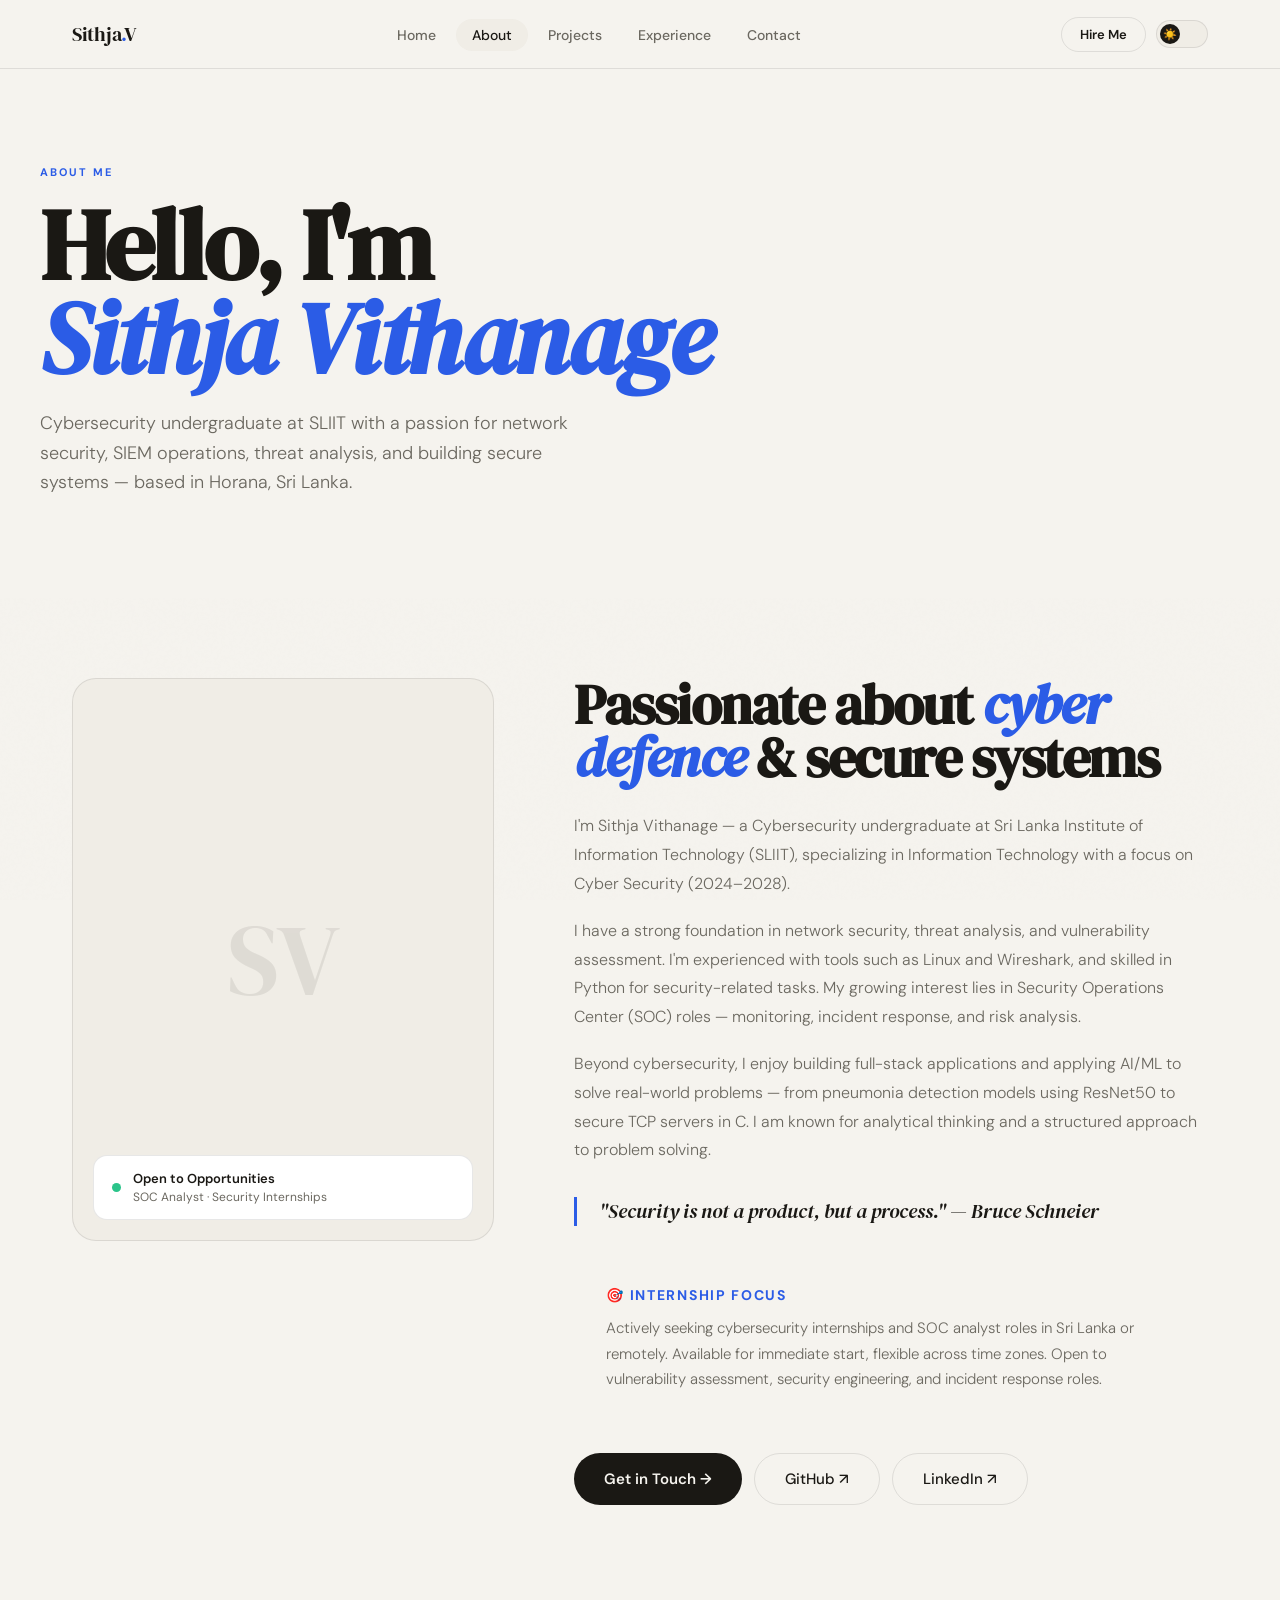
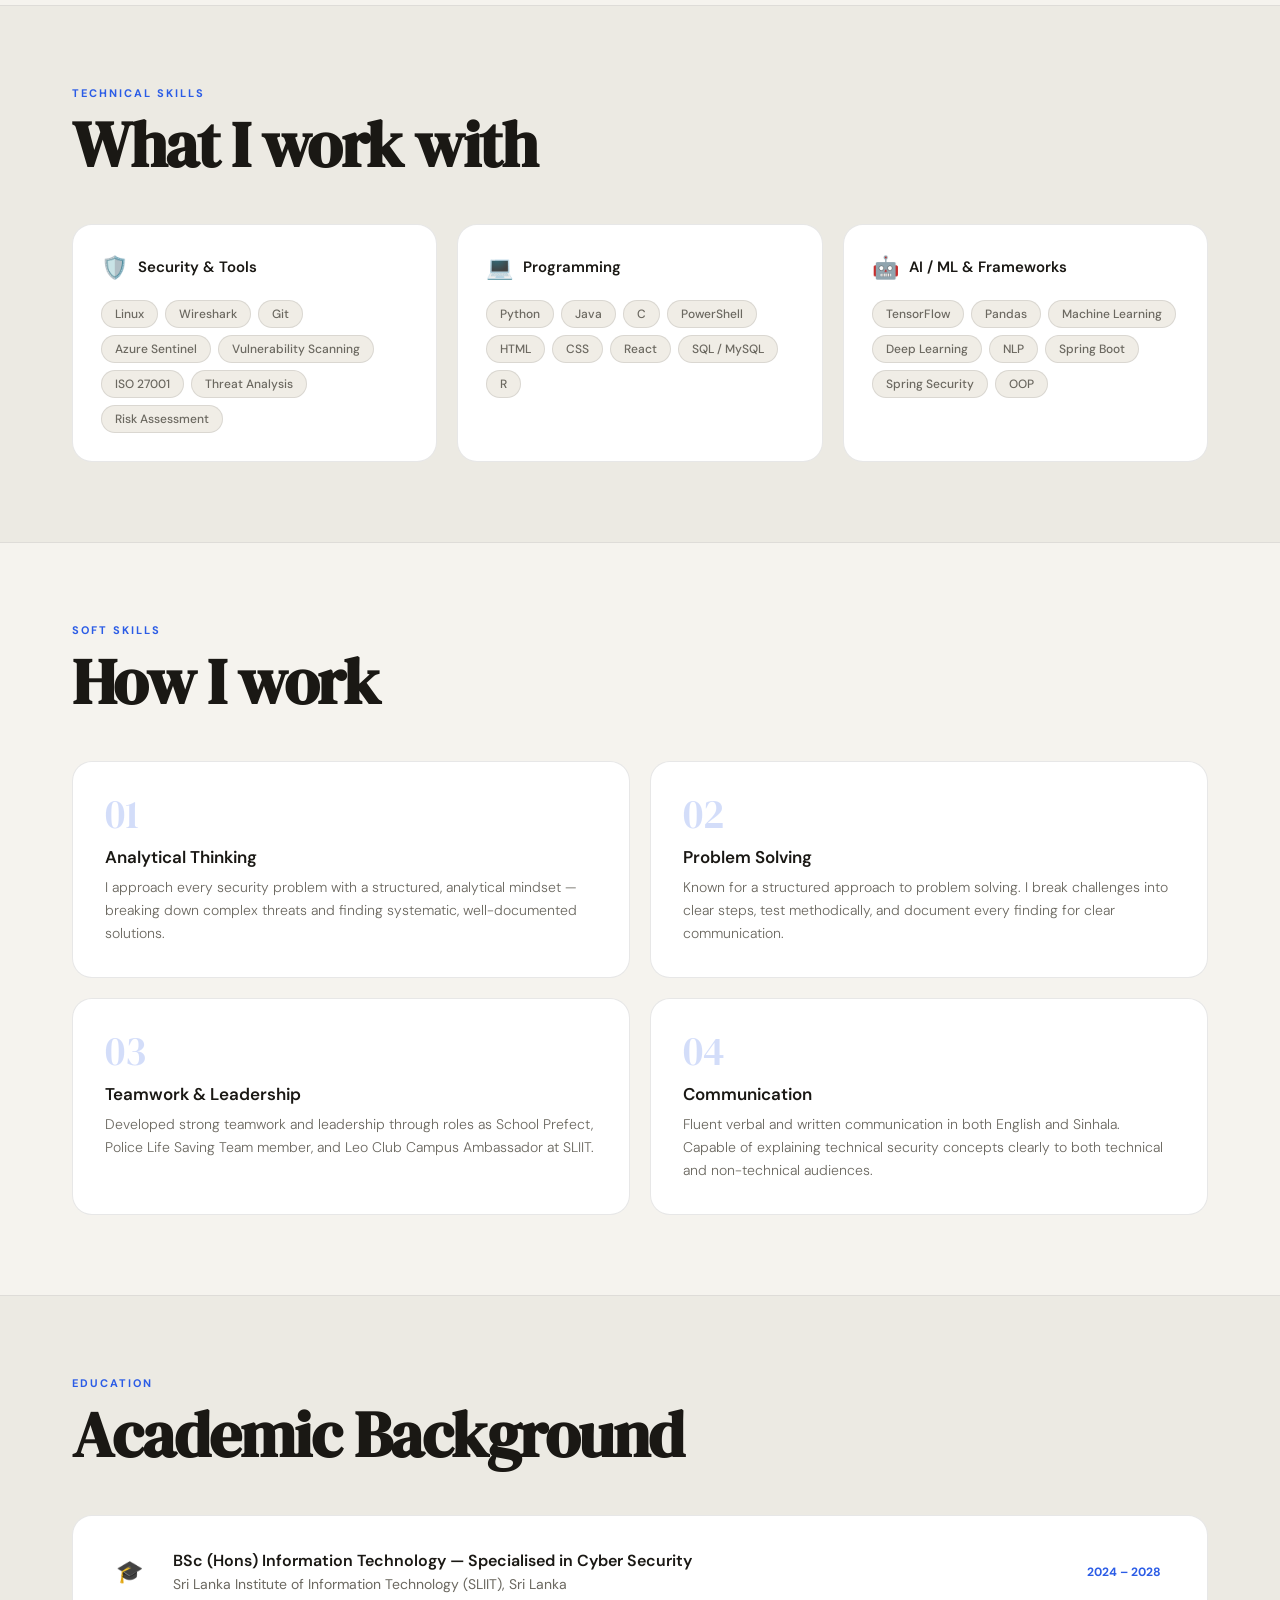
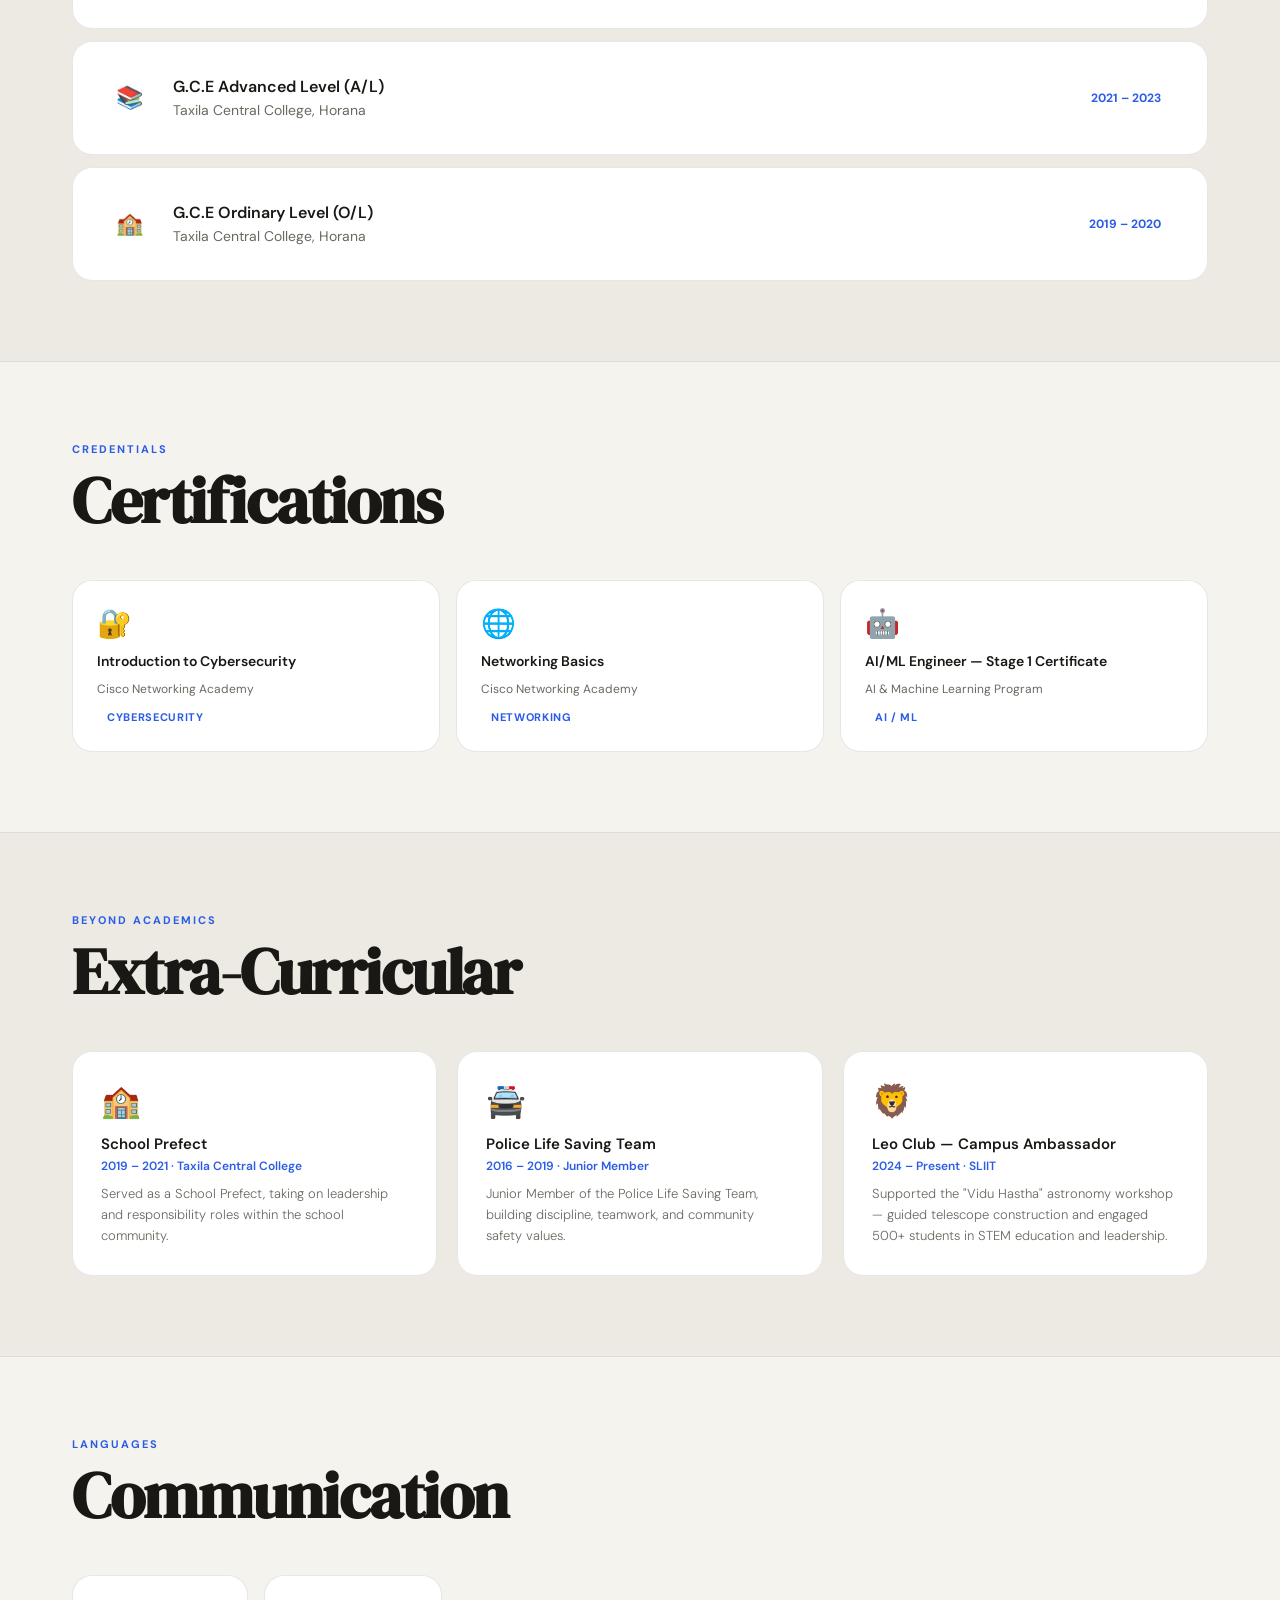
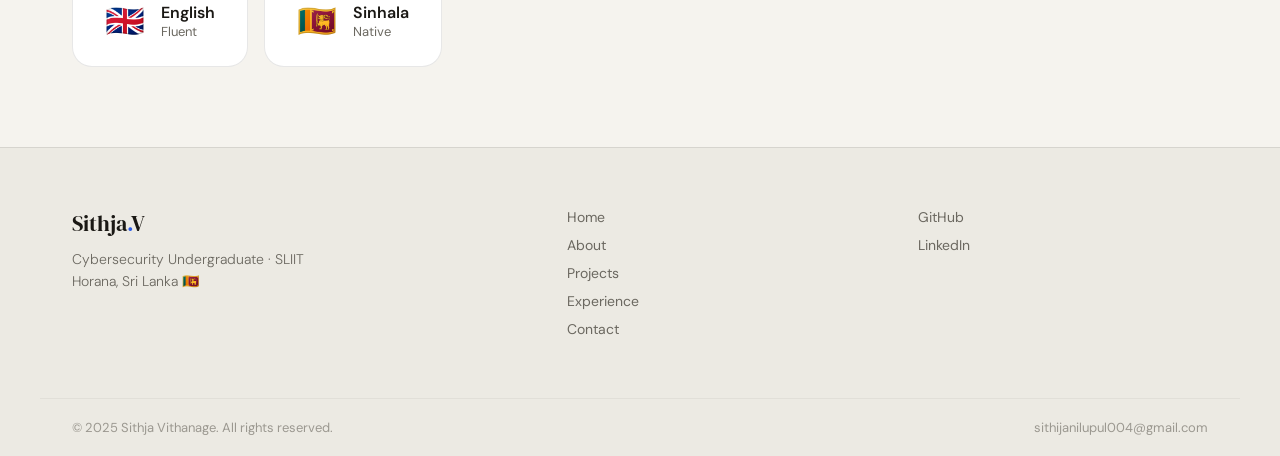
==== about.html @ 6ee67c14 "Initial portfolio upload" ====
<!DOCTYPE html>
<html lang="en" data-theme="light">
<head>
<meta charset="UTF-8">
<meta name="viewport" content="width=device-width, initial-scale=1.0">
<title>About — Sithja Vithanage</title>
<link rel="preconnect" href="https://fonts.googleapis.com">
<link href="https://fonts.googleapis.com/css2?family=DM+Serif+Display:ital@0;1&family=DM+Sans:ital,opsz,wght@0,9..40,300;0,9..40,400;0,9..40,500;0,9..40,600;1,9..40,300&display=swap" rel="stylesheet">
<link rel="stylesheet" href="shared.css">
<style>
.about-section{padding:80px 0 100px}
.about-grid{display:grid;grid-template-columns:1fr 1.5fr;gap:80px;align-items:start}
.about-left{position:sticky;top:90px}
.photo-frame{aspect-ratio:3/4;background:var(--surface2);border-radius:24px;border:1px solid var(--border);overflow:hidden;position:relative;display:flex;align-items:center;justify-content:center}
.photo-inner{font-family:'DM Serif Display',serif;font-size:100px;color:var(--text);opacity:0.08}
.photo-badge{position:absolute;bottom:20px;left:20px;right:20px;background:var(--surface);border:1px solid var(--border);border-radius:14px;padding:14px 18px;display:flex;align-items:center;gap:12px}
.badge-dot{width:9px;height:9px;border-radius:50%;background:var(--accent3);box-shadow:0 0 0 3px var(--accent3)25;flex-shrink:0;animation:pulse 2s ease infinite}
@keyframes pulse{0%,100%{box-shadow:0 0 0 3px var(--accent3)25}50%{box-shadow:0 0 0 7px var(--accent3)10}}
.badge-text{font-size:13px;font-weight:600}
.badge-sub{font-size:12px;color:var(--text-muted);margin-top:2px}
.about-right h1{font-family:'DM Serif Display',serif;font-size:clamp(36px,5vw,56px);line-height:0.95;letter-spacing:-1.5px;margin-bottom:28px}
.about-right h1 em{font-style:italic;color:var(--accent)}
.about-body{font-size:16px;color:var(--text-muted);line-height:1.8;font-weight:300;margin-bottom:18px}
.about-quote{border-left:3px solid var(--accent);padding-left:22px;margin:32px 0;font-family:'DM Serif Display',serif;font-size:20px;font-style:italic;color:var(--text);line-height:1.45}
.about-links{display:flex;gap:12px;margin-top:32px;flex-wrap:wrap}

/* INTERNSHIP FOCUS BOX */
.focus-box{background:var(--accent)08;border:1px solid var(--accent)30;border-radius:var(--radius);padding:28px 32px;margin-top:32px}
.focus-title{font-weight:700;font-size:14px;color:var(--accent);text-transform:uppercase;letter-spacing:0.12em;margin-bottom:12px}
.focus-text{font-size:15px;color:var(--text-muted);line-height:1.7;font-weight:300}

/* SKILLS */
.skills-section{padding:80px 0;background:var(--bg2)}
.skills-grid{display:grid;grid-template-columns:repeat(3,1fr);gap:20px;margin-top:48px}
.skill-cat{background:var(--surface);border:1px solid var(--border);border-radius:var(--radius);padding:28px}
.skill-cat-head{display:flex;align-items:center;gap:10px;margin-bottom:18px}
.skill-cat-icon{font-size:22px}
.skill-cat-title{font-weight:600;font-size:15px}
.skill-pills{display:flex;flex-wrap:wrap;gap:7px}
.skill-pill{background:var(--surface2);border:1px solid var(--border);border-radius:100px;padding:5px 13px;font-size:12px;font-weight:500;color:var(--text-muted);transition:border-color 0.2s,color 0.2s,transform 0.2s;cursor:default}
.skill-pill:hover{border-color:var(--accent);color:var(--accent);transform:translateY(-2px)}

/* SOFT SKILLS */
.soft-section{padding:80px 0}
.soft-grid{display:grid;grid-template-columns:repeat(2,1fr);gap:20px;margin-top:48px}
.soft-card{background:var(--surface);border:1px solid var(--border);border-radius:var(--radius);padding:32px;transition:transform 0.3s,border-color 0.3s}
.soft-card:hover{transform:translateY(-4px);border-color:var(--accent)40}
.soft-num{font-family:'DM Serif Display',serif;font-size:40px;color:var(--accent);opacity:0.2;line-height:1;margin-bottom:12px}
.soft-title{font-weight:600;font-size:17px;margin-bottom:8px}
.soft-desc{font-size:14px;color:var(--text-muted);line-height:1.65;font-weight:300}

/* EDUCATION */
.edu-section{padding:80px 0;background:var(--bg2)}
.edu-list{display:flex;flex-direction:column;gap:12px;margin-top:48px}
.edu-card{background:var(--surface);border:1px solid var(--border);border-radius:var(--radius);padding:32px;display:grid;grid-template-columns:auto 1fr auto;gap:20px;align-items:center;transition:transform 0.2s,border-color 0.2s}
.edu-card:hover{transform:translateX(6px);border-color:var(--accent)40}
.edu-icon{width:48px;height:48px;border-radius:12px;background:var(--accent)12;display:flex;align-items:center;justify-content:center;font-size:22px;flex-shrink:0}
.edu-degree{font-weight:600;font-size:16px;margin-bottom:4px}
.edu-school{font-size:14px;color:var(--text-muted)}
.edu-year{font-size:12px;font-weight:700;color:var(--accent);background:var(--accent)12;padding:5px 14px;border-radius:100px;white-space:nowrap}

/* CERTS */
.cert-section{padding:80px 0}
.cert-grid{display:grid;grid-template-columns:repeat(3,1fr);gap:16px;margin-top:48px}
.cert-card{background:var(--surface);border:1px solid var(--border);border-radius:var(--radius);padding:24px;display:flex;flex-direction:column;gap:10px;transition:transform 0.3s}
.cert-card:hover{transform:translateY(-4px)}
.cert-icon{font-size:28px}
.cert-name{font-weight:600;font-size:14px;line-height:1.4}
.cert-issuer{font-size:12px;color:var(--text-muted)}
.cert-badge{font-size:11px;font-weight:700;color:var(--accent);background:var(--accent)12;padding:3px 10px;border-radius:100px;width:fit-content;text-transform:uppercase;letter-spacing:0.06em}

/* EXTRA */
.extra-section{padding:80px 0;background:var(--bg2)}
.extra-grid{display:grid;grid-template-columns:repeat(3,1fr);gap:20px;margin-top:48px}
.extra-card{background:var(--surface);border:1px solid var(--border);border-radius:var(--radius);padding:28px;transition:transform 0.3s}
.extra-card:hover{transform:translateY(-4px)}
.extra-emoji{font-size:32px;margin-bottom:12px}
.extra-title{font-weight:600;font-size:15px;margin-bottom:4px}
.extra-period{font-size:12px;color:var(--accent);font-weight:600;margin-bottom:10px}
.extra-desc{font-size:13px;color:var(--text-muted);line-height:1.6;font-weight:300}

/* LANGUAGES */
.lang-section{padding:80px 0}
.lang-grid{display:flex;gap:16px;flex-wrap:wrap;margin-top:48px}
.lang-card{background:var(--surface);border:1px solid var(--border);border-radius:var(--radius);padding:24px 32px;display:flex;align-items:center;gap:16px;transition:transform 0.2s}
.lang-card:hover{transform:translateY(-3px)}
.lang-flag{font-size:32px}
.lang-name{font-weight:600;font-size:16px}
.lang-level{font-size:13px;color:var(--text-muted)}

@media(max-width:900px){
  .about-grid{grid-template-columns:1fr;gap:48px}
  .about-left{position:static}
  .skills-grid{grid-template-columns:1fr}
  .soft-grid{grid-template-columns:1fr}
  .cert-grid{grid-template-columns:1fr 1fr}
  .extra-grid{grid-template-columns:1fr 1fr}
  .edu-card{grid-template-columns:1fr;gap:12px}
}
@media(max-width:600px){
  .cert-grid,.extra-grid{grid-template-columns:1fr}
}
</style>
</head>
<body>
<nav>
  <div class="nav-inner">
    <a href="index.html" class="nav-logo">Sithja<span>.</span>V</a>
    <ul class="nav-links">
      <li><a href="index.html">Home</a></li>
      <li><a href="about.html" class="active">About</a></li>
      <li><a href="work.html">Projects</a></li>
      <li><a href="experience.html">Experience</a></li>
      <li><a href="contact.html">Contact</a></li>
    </ul>
    <div class="nav-right">
      <a href="contact.html" class="btn-nav">Hire Me</a>
      <button class="theme-toggle" id="themeToggle" aria-label="Toggle theme">
        <div class="toggle-thumb"><span id="toggleIcon">☀️</span></div>
      </button>
    </div>
  </div>
</nav>

<div class="page-hero">
  <div class="page-hero-orb page-hero-orb1"></div>
  <div class="page-hero-orb page-hero-orb2"></div>
  <div class="page-hero-content">
    <span class="page-hero-tag">About Me</span>
    <h1 class="page-hero-title">Hello, I'm<br><em>Sithja Vithanage</em></h1>
    <p class="page-hero-sub">Cybersecurity undergraduate at SLIIT with a passion for network security, SIEM operations, threat analysis, and building secure systems — based in Horana, Sri Lanka.</p>
  </div>
</div>

<section class="about-section">
  <div class="container">
    <div class="about-grid">
      <div class="about-left reveal">
        <div class="photo-frame">
          <div class="photo-inner">SV</div>
          <div class="photo-badge">
            <div class="badge-dot"></div>
            <div>
              <div class="badge-text">Open to Opportunities</div>
              <div class="badge-sub">SOC Analyst · Security Internships</div>
            </div>
          </div>
        </div>
      </div>
      <div class="about-right reveal reveal-d1">
        <h1>Passionate about <em>cyber defence</em> & secure systems</h1>
        <p class="about-body">I'm Sithja Vithanage — a Cybersecurity undergraduate at Sri Lanka Institute of Information Technology (SLIIT), specializing in Information Technology with a focus on Cyber Security (2024–2028).</p>
        <p class="about-body">I have a strong foundation in network security, threat analysis, and vulnerability assessment. I'm experienced with tools such as Linux and Wireshark, and skilled in Python for security-related tasks. My growing interest lies in Security Operations Center (SOC) roles — monitoring, incident response, and risk analysis.</p>
        <p class="about-body">Beyond cybersecurity, I enjoy building full-stack applications and applying AI/ML to solve real-world problems — from pneumonia detection models using ResNet50 to secure TCP servers in C. I am known for analytical thinking and a structured approach to problem solving.</p>
        <blockquote class="about-quote">"Security is not a product, but a process." — Bruce Schneier</blockquote>

        <div class="focus-box">
          <div class="focus-title">🎯 Internship Focus</div>
          <p class="focus-text">Actively seeking cybersecurity internships and SOC analyst roles in Sri Lanka or remotely. Available for immediate start, flexible across time zones. Open to vulnerability assessment, security engineering, and incident response roles.</p>
        </div>

        <div class="about-links">
          <a href="contact.html" class="btn-primary">Get in Touch →</a>
          <a href="https://github.com/sithija-vithanage" target="_blank" class="btn-secondary">GitHub ↗</a>
          <a href="https://linkedin.com/in/sithija-vithanage" target="_blank" class="btn-secondary">LinkedIn ↗</a>
        </div>
      </div>
    </div>
  </div>
</section>

<div class="divider"></div>

<section class="skills-section">
  <div class="container">
    <div class="reveal">
      <div class="section-label">Technical Skills</div>
      <h2 class="section-title">What I work with</h2>
    </div>
    <div class="skills-grid">
      <div class="skill-cat reveal">
        <div class="skill-cat-head"><span class="skill-cat-icon">🛡️</span><span class="skill-cat-title">Security & Tools</span></div>
        <div class="skill-pills">
          <span class="skill-pill">Linux</span><span class="skill-pill">Wireshark</span><span class="skill-pill">Git</span>
          <span class="skill-pill">Azure Sentinel</span><span class="skill-pill">Vulnerability Scanning</span>
          <span class="skill-pill">ISO 27001</span><span class="skill-pill">Threat Analysis</span><span class="skill-pill">Risk Assessment</span>
        </div>
      </div>
      <div class="skill-cat reveal reveal-d1">
        <div class="skill-cat-head"><span class="skill-cat-icon">💻</span><span class="skill-cat-title">Programming</span></div>
        <div class="skill-pills">
          <span class="skill-pill">Python</span><span class="skill-pill">Java</span><span class="skill-pill">C</span>
          <span class="skill-pill">PowerShell</span><span class="skill-pill">HTML</span><span class="skill-pill">CSS</span>
          <span class="skill-pill">React</span><span class="skill-pill">SQL / MySQL</span><span class="skill-pill">R</span>
        </div>
      </div>
      <div class="skill-cat reveal reveal-d2">
        <div class="skill-cat-head"><span class="skill-cat-icon">🤖</span><span class="skill-cat-title">AI / ML & Frameworks</span></div>
        <div class="skill-pills">
          <span class="skill-pill">TensorFlow</span><span class="skill-pill">Pandas</span><span class="skill-pill">Machine Learning</span>
          <span class="skill-pill">Deep Learning</span><span class="skill-pill">NLP</span>
          <span class="skill-pill">Spring Boot</span><span class="skill-pill">Spring Security</span><span class="skill-pill">OOP</span>
        </div>
      </div>
    </div>
  </div>
</section>

<div class="divider"></div>

<section class="soft-section">
  <div class="container">
    <div class="reveal">
      <div class="section-label">Soft Skills</div>
      <h2 class="section-title">How I work</h2>
    </div>
    <div class="soft-grid">
      <div class="soft-card reveal">
        <div class="soft-num">01</div>
        <div class="soft-title">Analytical Thinking</div>
        <p class="soft-desc">I approach every security problem with a structured, analytical mindset — breaking down complex threats and finding systematic, well-documented solutions.</p>
      </div>
      <div class="soft-card reveal reveal-d1">
        <div class="soft-num">02</div>
        <div class="soft-title">Problem Solving</div>
        <p class="soft-desc">Known for a structured approach to problem solving. I break challenges into clear steps, test methodically, and document every finding for clear communication.</p>
      </div>
      <div class="soft-card reveal reveal-d2">
        <div class="soft-num">03</div>
        <div class="soft-title">Teamwork & Leadership</div>
        <p class="soft-desc">Developed strong teamwork and leadership through roles as School Prefect, Police Life Saving Team member, and Leo Club Campus Ambassador at SLIIT.</p>
      </div>
      <div class="soft-card reveal reveal-d3">
        <div class="soft-num">04</div>
        <div class="soft-title">Communication</div>
        <p class="soft-desc">Fluent verbal and written communication in both English and Sinhala. Capable of explaining technical security concepts clearly to both technical and non-technical audiences.</p>
      </div>
    </div>
  </div>
</section>

<div class="divider"></div>

<section class="edu-section">
  <div class="container">
    <div class="reveal">
      <div class="section-label">Education</div>
      <h2 class="section-title">Academic Background</h2>
    </div>
    <div class="edu-list">
      <div class="edu-card reveal">
        <div class="edu-icon">🎓</div>
        <div>
          <div class="edu-degree">BSc (Hons) Information Technology — Specialised in Cyber Security</div>
          <div class="edu-school">Sri Lanka Institute of Information Technology (SLIIT), Sri Lanka</div>
        </div>
        <span class="edu-year">2024 – 2028</span>
      </div>
      <div class="edu-card reveal reveal-d1">
        <div class="edu-icon">📚</div>
        <div>
          <div class="edu-degree">G.C.E Advanced Level (A/L)</div>
          <div class="edu-school">Taxila Central College, Horana</div>
        </div>
        <span class="edu-year">2021 – 2023</span>
      </div>
      <div class="edu-card reveal reveal-d2">
        <div class="edu-icon">🏫</div>
        <div>
          <div class="edu-degree">G.C.E Ordinary Level (O/L)</div>
          <div class="edu-school">Taxila Central College, Horana</div>
        </div>
        <span class="edu-year">2019 – 2020</span>
      </div>
    </div>
  </div>
</section>

<div class="divider"></div>

<section class="cert-section">
  <div class="container">
    <div class="reveal">
      <div class="section-label">Credentials</div>
      <h2 class="section-title">Certifications</h2>
    </div>
    <div class="cert-grid">
      <div class="cert-card reveal">
        <div class="cert-icon">🔐</div>
        <div class="cert-name">Introduction to Cybersecurity</div>
        <div class="cert-issuer">Cisco Networking Academy</div>
        <div class="cert-badge">Cybersecurity</div>
      </div>
      <div class="cert-card reveal reveal-d1">
        <div class="cert-icon">🌐</div>
        <div class="cert-name">Networking Basics</div>
        <div class="cert-issuer">Cisco Networking Academy</div>
        <div class="cert-badge">Networking</div>
      </div>
      <div class="cert-card reveal reveal-d2">
        <div class="cert-icon">🤖</div>
        <div class="cert-name">AI/ML Engineer — Stage 1 Certificate</div>
        <div class="cert-issuer">AI & Machine Learning Program</div>
        <div class="cert-badge">AI / ML</div>
      </div>
    </div>
  </div>
</section>

<div class="divider"></div>

<section class="extra-section">
  <div class="container">
    <div class="reveal">
      <div class="section-label">Beyond Academics</div>
      <h2 class="section-title">Extra-Curricular</h2>
    </div>
    <div class="extra-grid">
      <div class="extra-card reveal">
        <div class="extra-emoji">🏫</div>
        <div class="extra-title">School Prefect</div>
        <div class="extra-period">2019 – 2021 · Taxila Central College</div>
        <p class="extra-desc">Served as a School Prefect, taking on leadership and responsibility roles within the school community.</p>
      </div>
      <div class="extra-card reveal reveal-d1">
        <div class="extra-emoji">🚔</div>
        <div class="extra-title">Police Life Saving Team</div>
        <div class="extra-period">2016 – 2019 · Junior Member</div>
        <p class="extra-desc">Junior Member of the Police Life Saving Team, building discipline, teamwork, and community safety values.</p>
      </div>
      <div class="extra-card reveal reveal-d2">
        <div class="extra-emoji">🦁</div>
        <div class="extra-title">Leo Club — Campus Ambassador</div>
        <div class="extra-period">2024 – Present · SLIIT</div>
        <p class="extra-desc">Supported the "Vidu Hastha" astronomy workshop — guided telescope construction and engaged 500+ students in STEM education and leadership.</p>
      </div>
    </div>
  </div>
</section>

<div class="divider"></div>

<section class="lang-section">
  <div class="container">
    <div class="reveal">
      <div class="section-label">Languages</div>
      <h2 class="section-title">Communication</h2>
    </div>
    <div class="lang-grid">
      <div class="lang-card reveal">
        <div class="lang-flag">🇬🇧</div>
        <div><div class="lang-name">English</div><div class="lang-level">Fluent</div></div>
      </div>
      <div class="lang-card reveal reveal-d1">
        <div class="lang-flag">🇱🇰</div>
        <div><div class="lang-name">Sinhala</div><div class="lang-level">Native</div></div>
      </div>
    </div>
  </div>
</section>

<footer>
  <div class="footer-inner container">
    <div class="footer-left">
      <span class="footer-logo">Sithja<span>.</span>V</span>
      <p>Cybersecurity Undergraduate · SLIIT<br>Horana, Sri Lanka 🇱🇰</p>
    </div>
    <div class="footer-links">
      <a href="index.html">Home</a><a href="about.html">About</a>
      <a href="work.html">Projects</a><a href="experience.html">Experience</a><a href="contact.html">Contact</a>
    </div>
    <div class="footer-social">
      <a href="https://github.com/sithija-vithanage" target="_blank">GitHub</a>
      <a href="https://linkedin.com/in/sithija-vithanage" target="_blank">LinkedIn</a>
    </div>
  </div>
  <div class="footer-bottom container">
    <span>© 2025 Sithja Vithanage. All rights reserved.</span>
    <span>sithijanilupul004@gmail.com</span>
  </div>
</footer>
<script src="shared.js"></script>
</body>
</html>
---- shared.css ----
/* ═══════════════════════════════════════
   SHARED.CSS — Sithja Vithanage Portfolio
   ═══════════════════════════════════════ */
:root {
  --bg: #F5F3EE; --bg2: #ECEAE3; --surface: #FFFFFF; --surface2: #F0EDE6;
  --text: #1A1814; --text-muted: #6B6860; --text-subtle: #9B9890;
  --accent: #2B5CE6; --accent2: #E6402B; --accent3: #2BC48A;
  --border: rgba(26,24,20,0.10); --border2: rgba(26,24,20,0.05);
  --shadow: 0 2px 24px rgba(26,24,20,0.08); --shadow-lg: 0 12px 48px rgba(26,24,20,0.14);
  --radius: 20px; --radius-sm: 10px; --nav-bg: rgba(245,243,238,0.88);
}
[data-theme="dark"] {
  --bg: #0E0D0B; --bg2: #161512; --surface: #1C1A17; --surface2: #252320;
  --text: #F0EDE6; --text-muted: #9B9890; --text-subtle: #6B6860;
  --accent: #5B82FF; --accent2: #FF6B52; --accent3: #4AE6A0;
  --border: rgba(240,237,230,0.10); --border2: rgba(240,237,230,0.05);
  --shadow: 0 2px 24px rgba(0,0,0,0.30); --shadow-lg: 0 12px 48px rgba(0,0,0,0.45);
  --nav-bg: rgba(14,13,11,0.88);
}
*,*::before,*::after{box-sizing:border-box;margin:0;padding:0}
html{scroll-behavior:smooth}
body{font-family:'DM Sans',sans-serif;background:var(--bg);color:var(--text);min-height:100vh;overflow-x:hidden;transition:background 0.4s ease,color 0.4s ease}
body::before{content:'';position:fixed;inset:0;background-image:url("data:image/svg+xml,%3Csvg viewBox='0 0 256 256' xmlns='http://www.w3.org/2000/svg'%3E%3Cfilter id='n'%3E%3CfeTurbulence type='fractalNoise' baseFrequency='0.9' numOctaves='4' stitchTiles='stitch'/%3E%3C/filter%3E%3Crect width='100%25' height='100%25' filter='url(%23n)' opacity='0.03'/%3E%3C/svg%3E");pointer-events:none;z-index:0;opacity:0.35}

/* NAV */
nav{position:fixed;top:0;left:0;right:0;z-index:100;background:var(--nav-bg);backdrop-filter:blur(24px);-webkit-backdrop-filter:blur(24px);border-bottom:1px solid var(--border);transition:background 0.4s}
.nav-inner{max-width:1200px;margin:0 auto;padding:0 32px;height:68px;display:flex;align-items:center;justify-content:space-between}
.nav-logo{font-family:'DM Serif Display',serif;font-size:20px;color:var(--text);text-decoration:none;letter-spacing:-0.3px}
.nav-logo span{color:var(--accent)}
.nav-links{display:flex;align-items:center;gap:4px;list-style:none}
.nav-links a{font-size:14px;font-weight:500;color:var(--text-muted);text-decoration:none;padding:7px 16px;border-radius:100px;transition:color 0.2s,background 0.2s}
.nav-links a:hover,.nav-links a.active{color:var(--text);background:var(--surface2)}
.nav-right{display:flex;align-items:center;gap:10px}
.btn-nav{font-size:13px;font-weight:600;color:var(--text);text-decoration:none;border:1px solid var(--border);border-radius:100px;padding:8px 18px;transition:background 0.2s,border-color 0.2s}
.btn-nav:hover{background:var(--surface);border-color:var(--accent)}

/* THEME TOGGLE */
.theme-toggle{width:52px;height:28px;background:var(--surface2);border:1px solid var(--border);border-radius:100px;cursor:pointer;position:relative;transition:background 0.3s,border-color 0.3s;flex-shrink:0}
.theme-toggle:hover{border-color:var(--accent)}
.toggle-thumb{position:absolute;top:3px;left:3px;width:20px;height:20px;background:var(--text);border-radius:50%;transition:transform 0.35s cubic-bezier(0.34,1.56,0.64,1);display:flex;align-items:center;justify-content:center;font-size:11px}
[data-theme="dark"] .toggle-thumb{transform:translateX(24px)}

/* LAYOUT */
.container{max-width:1200px;margin:0 auto;padding:0 32px;position:relative;z-index:1}
.section-label{font-size:11px;font-weight:700;letter-spacing:0.18em;text-transform:uppercase;color:var(--accent);margin-bottom:14px}
.section-title{font-family:'DM Serif Display',serif;font-size:clamp(36px,5vw,64px);letter-spacing:-1.5px;line-height:0.97;color:var(--text);margin-bottom:16px}
.section-desc{font-size:17px;color:var(--text-muted);max-width:540px;line-height:1.65;font-weight:300}

/* BUTTONS */
.btn-primary{display:inline-flex;align-items:center;gap:8px;background:var(--text);color:var(--bg);border:none;border-radius:100px;padding:15px 30px;font-size:15px;font-weight:600;font-family:'DM Sans',sans-serif;text-decoration:none;cursor:pointer;transition:transform 0.25s,box-shadow 0.25s}
.btn-primary:hover{transform:translateY(-2px);box-shadow:var(--shadow-lg)}
.btn-secondary{display:inline-flex;align-items:center;gap:8px;background:transparent;color:var(--text);border:1px solid var(--border);border-radius:100px;padding:15px 30px;font-size:15px;font-weight:500;font-family:'DM Sans',sans-serif;text-decoration:none;cursor:pointer;transition:transform 0.25s,background 0.2s,border-color 0.2s}
.btn-secondary:hover{background:var(--surface);border-color:var(--accent);transform:translateY(-2px)}
.btn-cta-primary{display:inline-flex;align-items:center;gap:8px;background:white;color:#0E0D0B;border:none;border-radius:100px;padding:16px 32px;font-size:15px;font-weight:700;font-family:'DM Sans',sans-serif;text-decoration:none;cursor:pointer;transition:transform 0.2s,box-shadow 0.2s}
[data-theme="dark"] .btn-cta-primary{background:var(--accent);color:white}
.btn-cta-primary:hover{transform:translateY(-2px);box-shadow:0 8px 32px rgba(255,255,255,0.2)}
.btn-cta-secondary{display:inline-flex;align-items:center;gap:8px;background:transparent;color:rgba(255,255,255,0.8);border:1px solid rgba(255,255,255,0.25);border-radius:100px;padding:16px 32px;font-size:15px;font-weight:500;font-family:'DM Sans',sans-serif;text-decoration:none;cursor:pointer;transition:background 0.2s}
[data-theme="dark"] .btn-cta-secondary{color:var(--text-muted);border-color:var(--border)}
.btn-cta-secondary:hover{background:rgba(255,255,255,0.1)}

/* PAGE HERO */
.page-hero{padding:160px 32px 100px;background:var(--bg);position:relative;overflow:hidden}
.page-hero-orb{position:absolute;border-radius:50%;filter:blur(100px);pointer-events:none}
.page-hero-orb1{width:400px;height:400px;background:var(--accent)15;right:-80px;top:0}
.page-hero-orb2{width:280px;height:280px;background:var(--accent3)12;left:10%;bottom:0}
.page-hero-content{max-width:1200px;margin:0 auto;position:relative;z-index:1}
.page-hero-tag{display:inline-block;font-size:11px;font-weight:700;letter-spacing:0.18em;text-transform:uppercase;color:var(--accent);margin-bottom:20px}
.page-hero-title{font-family:'DM Serif Display',serif;font-size:clamp(52px,8vw,100px);line-height:0.93;letter-spacing:-2.5px;color:var(--text);margin-bottom:24px;animation:fadeUp 0.8s ease both}
.page-hero-title em{font-style:italic;color:var(--accent)}
.page-hero-sub{font-size:18px;color:var(--text-muted);max-width:560px;line-height:1.65;font-weight:300;animation:fadeUp 0.8s ease 0.1s both}

/* FOOTER */
footer{background:var(--bg2);border-top:1px solid var(--border);position:relative;z-index:1}
.footer-inner{display:grid;grid-template-columns:1.5fr 1fr 1fr;gap:60px;padding-top:60px;padding-bottom:60px;border-bottom:1px solid var(--border2)}
.footer-logo{font-family:'DM Serif Display',serif;font-size:22px;display:block;margin-bottom:10px}
.footer-logo span{color:var(--accent)}
.footer-left p{font-size:14px;color:var(--text-muted);line-height:1.6;font-weight:300}
.footer-links,.footer-social{display:flex;flex-direction:column;gap:10px}
.footer-links a,.footer-social a{font-size:14px;color:var(--text-muted);text-decoration:none;transition:color 0.2s;width:fit-content}
.footer-links a:hover,.footer-social a:hover{color:var(--accent)}
.footer-bottom{display:flex;align-items:center;justify-content:space-between;padding-top:20px;padding-bottom:20px;font-size:13px;color:var(--text-subtle)}

/* SCROLL REVEAL */
.reveal{opacity:0;transform:translateY(28px);transition:opacity 0.7s ease,transform 0.7s ease}
.reveal.visible{opacity:1;transform:none}
.reveal-d1{transition-delay:0.1s}.reveal-d2{transition-delay:0.2s}.reveal-d3{transition-delay:0.3s}

@keyframes fadeUp{from{opacity:0;transform:translateY(24px)}to{opacity:1;transform:translateY(0)}}
.divider{height:1px;background:var(--border);position:relative;z-index:1}

@media(max-width:900px){
  .nav-links{display:none}
  .footer-inner{grid-template-columns:1fr 1fr;gap:40px}
  .footer-bottom{flex-direction:column;gap:8px;text-align:center}
  .page-hero{padding:130px 20px 80px}
  .container{padding:0 20px}
}
@media(max-width:600px){
  .footer-inner{grid-template-columns:1fr;gap:32px}
  .btn-primary,.btn-secondary{padding:13px 24px;font-size:14px}
}
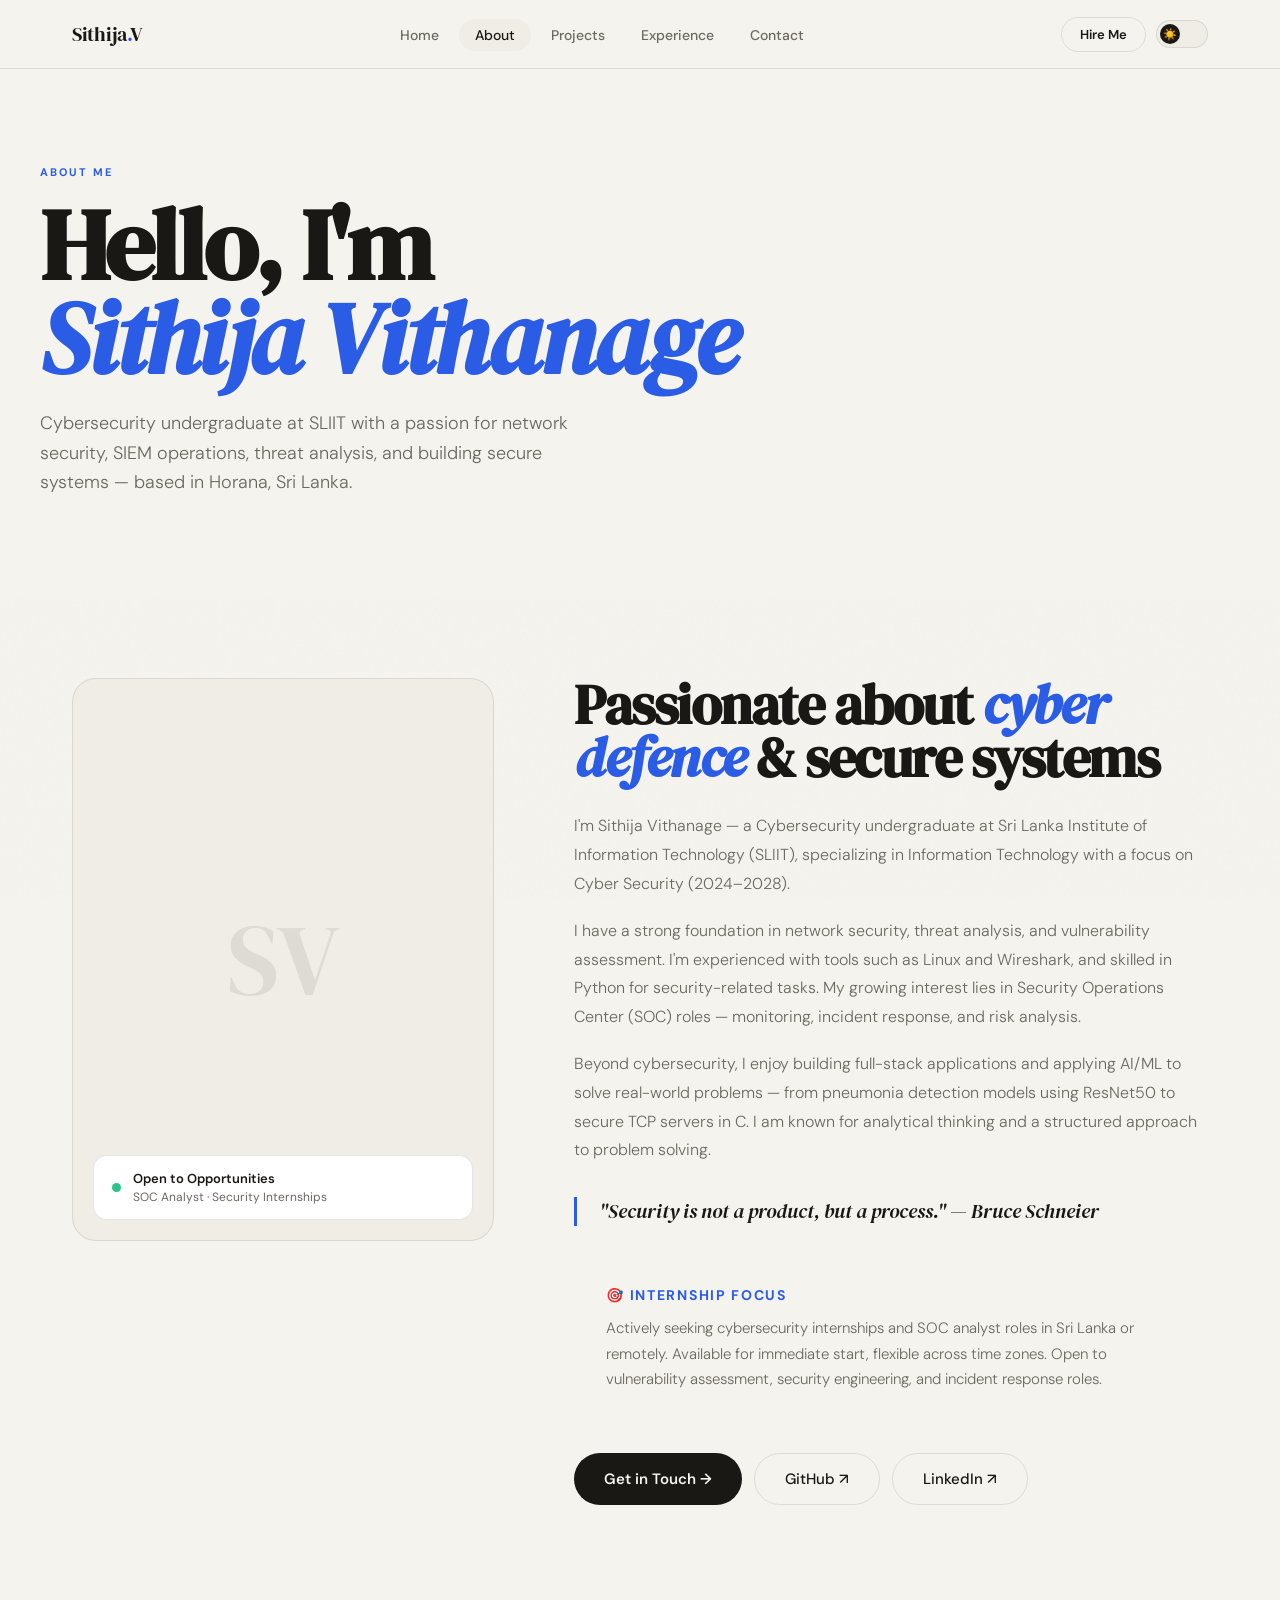
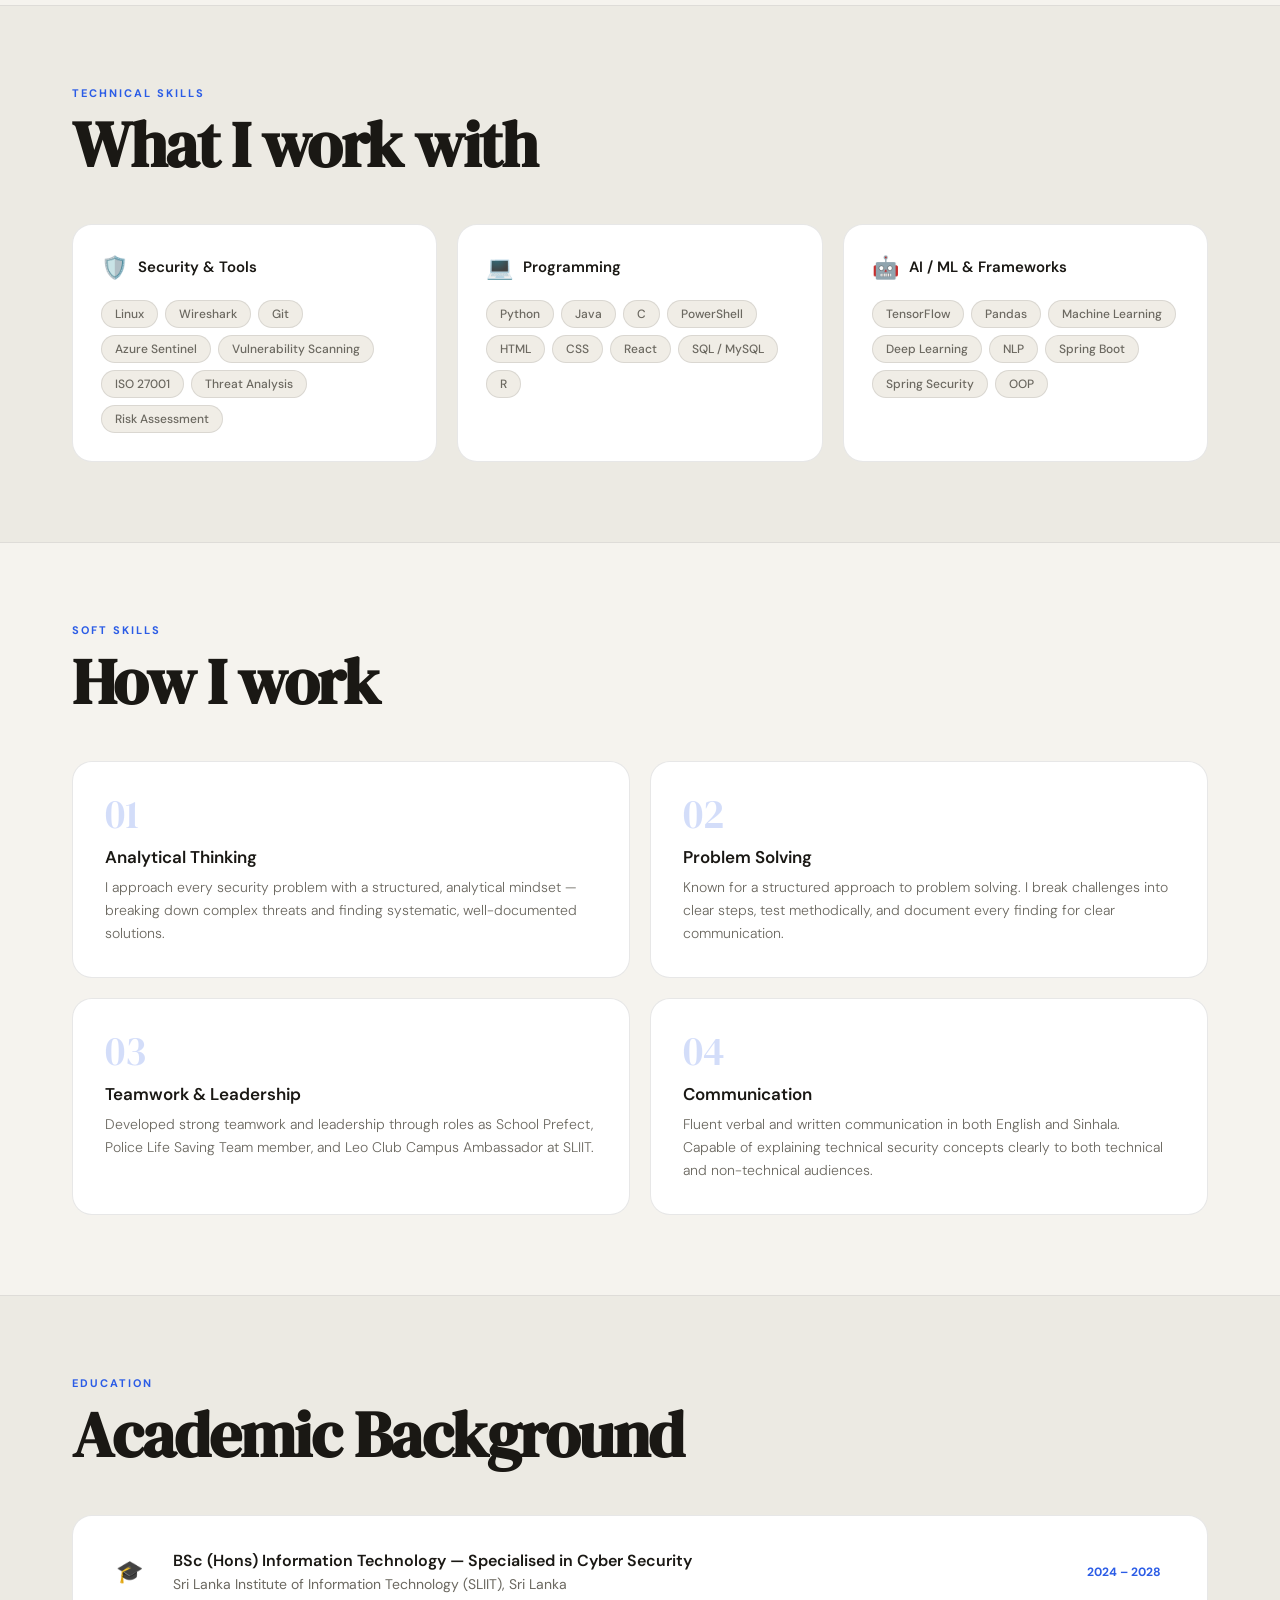
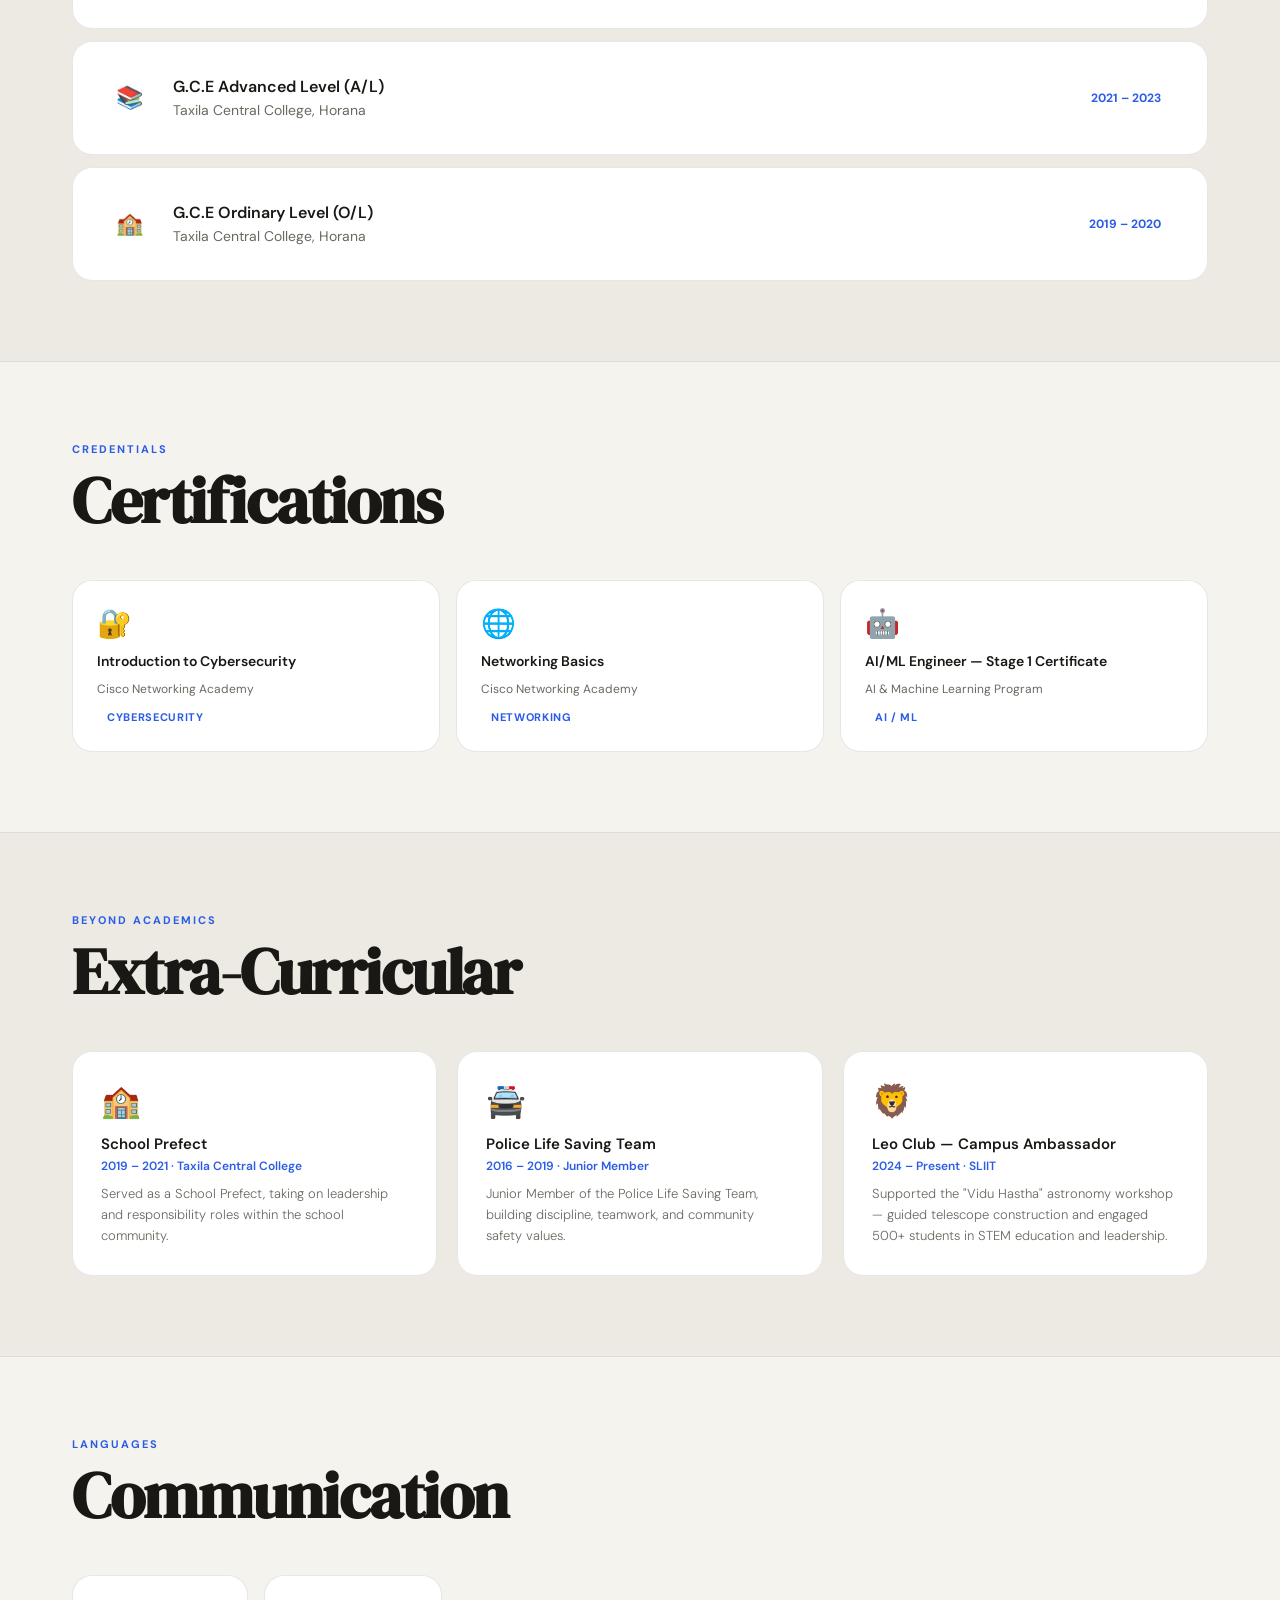
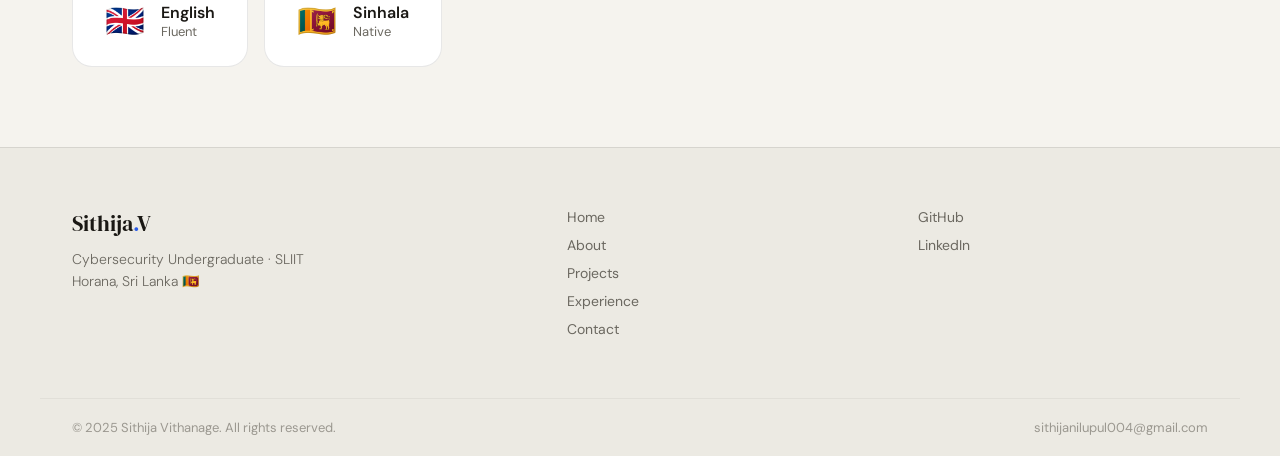
==== commit 0c96701b: "Updated portfolio" ====
--- a/about.html
+++ b/about.html
@@ -3,7 +3,7 @@
 <head>
 <meta charset="UTF-8">
 <meta name="viewport" content="width=device-width, initial-scale=1.0">
-<title>About — Sithja Vithanage</title>
+<title>About — Sithija Vithanage</title>
 <link rel="preconnect" href="https://fonts.googleapis.com">
 <link href="https://fonts.googleapis.com/css2?family=DM+Serif+Display:ital@0;1&family=DM+Sans:ital,opsz,wght@0,9..40,300;0,9..40,400;0,9..40,500;0,9..40,600;1,9..40,300&display=swap" rel="stylesheet">
 <link rel="stylesheet" href="shared.css">
@@ -105,7 +105,7 @@
 <body>
 <nav>
   <div class="nav-inner">
-    <a href="index.html" class="nav-logo">Sithja<span>.</span>V</a>
+    <a href="index.html" class="nav-logo">Sithija<span>.</span>V</a>
     <ul class="nav-links">
       <li><a href="index.html">Home</a></li>
       <li><a href="about.html" class="active">About</a></li>
@@ -127,7 +127,7 @@
   <div class="page-hero-orb page-hero-orb2"></div>
   <div class="page-hero-content">
     <span class="page-hero-tag">About Me</span>
-    <h1 class="page-hero-title">Hello, I'm<br><em>Sithja Vithanage</em></h1>
+    <h1 class="page-hero-title">Hello, I'm<br><em>Sithija Vithanage</em></h1>
     <p class="page-hero-sub">Cybersecurity undergraduate at SLIIT with a passion for network security, SIEM operations, threat analysis, and building secure systems — based in Horana, Sri Lanka.</p>
   </div>
 </div>
@@ -149,7 +149,7 @@
       </div>
       <div class="about-right reveal reveal-d1">
         <h1>Passionate about <em>cyber defence</em> & secure systems</h1>
-        <p class="about-body">I'm Sithja Vithanage — a Cybersecurity undergraduate at Sri Lanka Institute of Information Technology (SLIIT), specializing in Information Technology with a focus on Cyber Security (2024–2028).</p>
+        <p class="about-body">I'm Sithija Vithanage — a Cybersecurity undergraduate at Sri Lanka Institute of Information Technology (SLIIT), specializing in Information Technology with a focus on Cyber Security (2024–2028).</p>
         <p class="about-body">I have a strong foundation in network security, threat analysis, and vulnerability assessment. I'm experienced with tools such as Linux and Wireshark, and skilled in Python for security-related tasks. My growing interest lies in Security Operations Center (SOC) roles — monitoring, incident response, and risk analysis.</p>
         <p class="about-body">Beyond cybersecurity, I enjoy building full-stack applications and applying AI/ML to solve real-world problems — from pneumonia detection models using ResNet50 to secure TCP servers in C. I am known for analytical thinking and a structured approach to problem solving.</p>
         <blockquote class="about-quote">"Security is not a product, but a process." — Bruce Schneier</blockquote>
@@ -362,7 +362,7 @@
 <footer>
   <div class="footer-inner container">
     <div class="footer-left">
-      <span class="footer-logo">Sithja<span>.</span>V</span>
+      <span class="footer-logo">Sithija<span>.</span>V</span>
       <p>Cybersecurity Undergraduate · SLIIT<br>Horana, Sri Lanka 🇱🇰</p>
     </div>
     <div class="footer-links">
@@ -375,7 +375,7 @@
     </div>
   </div>
   <div class="footer-bottom container">
-    <span>© 2025 Sithja Vithanage. All rights reserved.</span>
+    <span>© 2025 Sithija Vithanage. All rights reserved.</span>
     <span>sithijanilupul004@gmail.com</span>
   </div>
 </footer>
--- a/shared.css
+++ b/shared.css
@@ -1,5 +1,5 @@
 /* ═══════════════════════════════════════
-   SHARED.CSS — Sithja Vithanage Portfolio
+   SHARED.CSS — Sithija Vithanage Portfolio
    ═══════════════════════════════════════ */
 :root {
   --bg: #F5F3EE; --bg2: #ECEAE3; --surface: #FFFFFF; --surface2: #F0EDE6;
